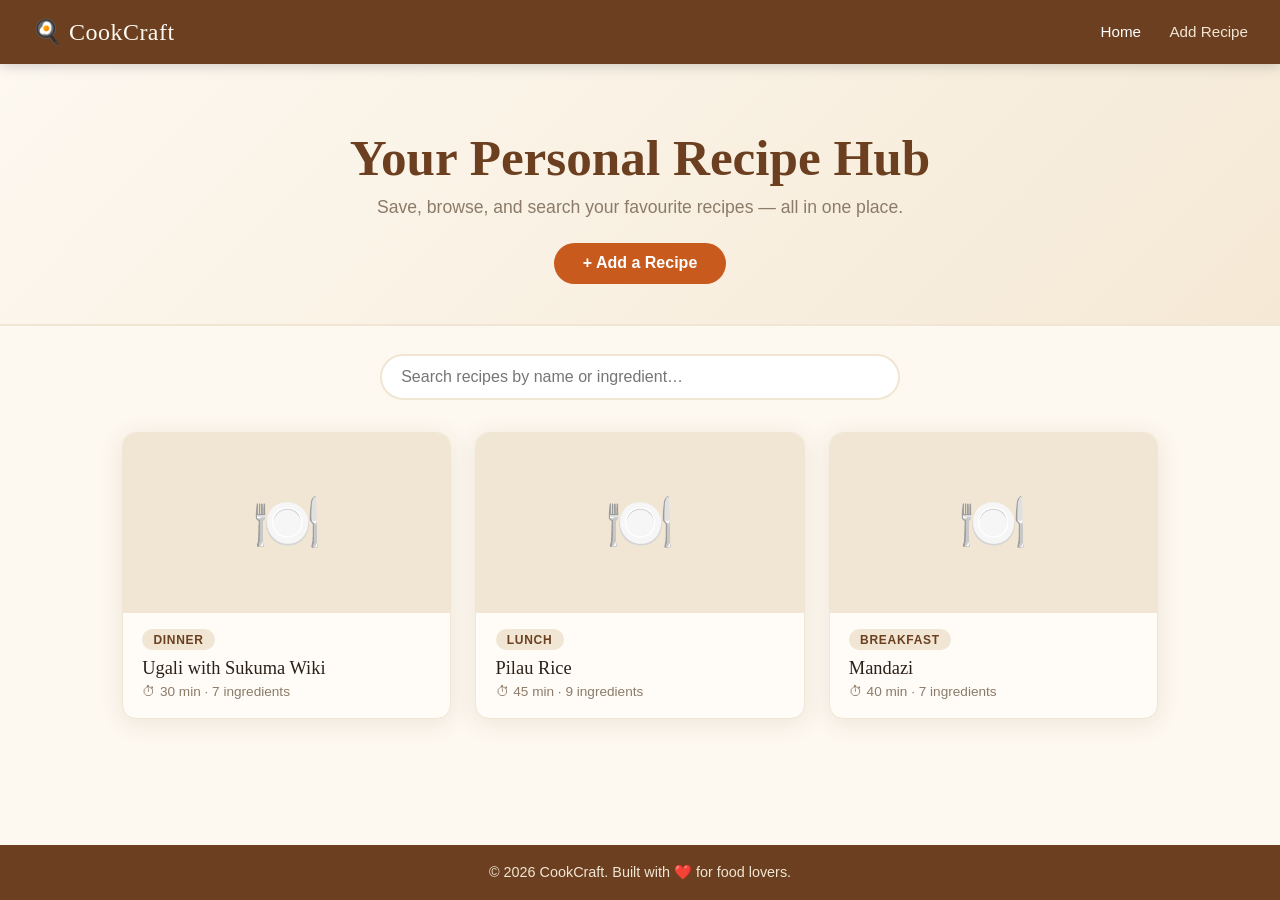
==== index.html @ be3c9320 "first commit" ====
<!DOCTYPE html>
<html lang="en">

<head>
  <meta charset="UTF-8" />
  <meta name="viewport" content="width=device-width, initial-scale=1.0" />
  <title>CookCraft – Recipe Manager</title>
  <link rel="stylesheet" href="style.css" />
</head>

<body>

  <header>
    <div class="logo">🍳 CookCraft</div>
    <nav>
      <a href="index.html" class="active">Home</a>
      <a href="add-recipe.html">Add Recipe</a>
    </nav>
  </header>

  <main>
    <section class="hero">
      <h1>Your Personal Recipe Hub</h1>
      <p>Save, browse, and search your favourite recipes — all in one place.</p>
      <a href="add-recipe.html" class="btn-primary">+ Add a Recipe</a>
    </section>

    <section class="search-bar">
      <input type="text" id="searchInput" placeholder="Search recipes by name or ingredient…"
        oninput="filterRecipes()" />
    </section>

    <section class="recipe-grid" id="recipeGrid">
      <!-- Cards injected by JS -->
    </section>
  </main>

  <footer>
    <p>&copy; 2026 CookCraft. Built with ❤️ for food lovers.</p>
  </footer>

  <script src="app.js"></script>
</body>

</html>
---- style.css ----
/* ── Reset & Base ─────────────────────────────────── */
*, *::before, *::after { box-sizing: border-box; margin: 0; padding: 0; }

@import url('https://fonts.googleapis.com/css2?family=Playfair+Display:wght@600;700&family=DM+Sans:wght@400;500&display=swap');

:root {
  --cream:   #FDF8F0;
  --sand:    #F0E6D3;
  --brown:   #6B3F1F;
  --spice:   #C85A1E;
  --herb:    #3A7D44;
  --charcoal:#2A2118;
  --muted:   #8C7B69;
  --card-bg: #FFFCF7;
  --radius:  14px;
  --shadow:  0 4px 24px rgba(107,63,31,.10);
}

body {
  font-family: 'DM Sans', sans-serif;
  background: var(--cream);
  color: var(--charcoal);
  min-height: 100vh;
  display: flex;
  flex-direction: column;
}

/* ── Header ───────────────────────────────────────── */
header {
  background: var(--brown);
  padding: 0 2rem;
  display: flex;
  align-items: center;
  justify-content: space-between;
  height: 64px;
  position: sticky;
  top: 0;
  z-index: 100;
  box-shadow: 0 2px 12px rgba(0,0,0,.18);
}

.logo {
  font-family: 'Playfair Display', serif;
  font-size: 1.5rem;
  color: var(--cream);
  letter-spacing: .02em;
}

nav a {
  color: var(--sand);
  text-decoration: none;
  margin-left: 1.5rem;
  font-size: .95rem;
  font-weight: 500;
  transition: color .2s;
}
nav a:hover, nav a.active { color: #fff; }

/* ── Hero ─────────────────────────────────────────── */
.hero {
  text-align: center;
  padding: 4rem 1.5rem 2.5rem;
  background: linear-gradient(135deg, #FDF8F0 0%, #F5E9D5 100%);
  border-bottom: 2px solid var(--sand);
}

.hero h1 {
  font-family: 'Playfair Display', serif;
  font-size: clamp(2rem, 5vw, 3.2rem);
  color: var(--brown);
  margin-bottom: .6rem;
}

.hero p {
  color: var(--muted);
  font-size: 1.1rem;
  margin-bottom: 1.6rem;
}

/* ── Buttons ──────────────────────────────────────── */
.btn-primary {
  display: inline-block;
  background: var(--spice);
  color: #fff;
  padding: .7rem 1.8rem;
  border-radius: 50px;
  text-decoration: none;
  font-weight: 600;
  font-size: 1rem;
  border: none;
  cursor: pointer;
  transition: background .2s, transform .15s;
}
.btn-primary:hover { background: #a6481a; transform: translateY(-2px); }

.btn-delete {
  background: transparent;
  border: 1px solid #d9534f;
  color: #d9534f;
  padding: .45rem 1.2rem;
  border-radius: 50px;
  cursor: pointer;
  font-size: .9rem;
  font-weight: 500;
  transition: all .2s;
}
.btn-delete:hover { background: #d9534f; color: #fff; }

/* ── Search ───────────────────────────────────────── */
.search-bar {
  display: flex;
  justify-content: center;
  padding: 1.8rem 1.5rem 1rem;
}

.search-bar input {
  width: 100%;
  max-width: 520px;
  padding: .75rem 1.2rem;
  border: 2px solid var(--sand);
  border-radius: 50px;
  font-size: 1rem;
  font-family: 'DM Sans', sans-serif;
  background: #fff;
  outline: none;
  transition: border-color .2s;
}
.search-bar input:focus { border-color: var(--spice); }

/* ── Recipe Grid ──────────────────────────────────── */
.recipe-grid {
  display: grid;
  grid-template-columns: repeat(auto-fill, minmax(280px, 1fr));
  gap: 1.5rem;
  padding: 1rem 2rem 3rem;
  max-width: 1100px;
  margin: 0 auto;
  width: 100%;
}

/* ── Recipe Card ──────────────────────────────────── */
.card {
  background: var(--card-bg);
  border-radius: var(--radius);
  box-shadow: var(--shadow);
  overflow: hidden;
  cursor: pointer;
  transition: transform .2s, box-shadow .2s;
  border: 1px solid var(--sand);
}
.card:hover { transform: translateY(-4px); box-shadow: 0 8px 32px rgba(107,63,31,.15); }

.card-img {
  width: 100%;
  height: 180px;
  object-fit: cover;
  background: var(--sand);
  display: flex;
  align-items: center;
  justify-content: center;
  font-size: 3.5rem;
}

.card-img img { width: 100%; height: 100%; object-fit: cover; }

.card-body { padding: 1rem 1.2rem 1.2rem; }

.card-cat {
  display: inline-block;
  background: var(--sand);
  color: var(--brown);
  font-size: .75rem;
  font-weight: 600;
  text-transform: uppercase;
  letter-spacing: .06em;
  padding: .2rem .7rem;
  border-radius: 50px;
  margin-bottom: .5rem;
}

.card-title {
  font-family: 'Playfair Display', serif;
  font-size: 1.15rem;
  color: var(--charcoal);
  margin-bottom: .3rem;
}

.card-meta {
  color: var(--muted);
  font-size: .85rem;
}

/* ── Form Page ────────────────────────────────────── */
.form-page {
  display: flex;
  justify-content: center;
  padding: 3rem 1.5rem;
}

.form-card {
  background: var(--card-bg);
  border-radius: var(--radius);
  box-shadow: var(--shadow);
  padding: 2.5rem;
  width: 100%;
  max-width: 600px;
  border: 1px solid var(--sand);
}

.form-card h2 {
  font-family: 'Playfair Display', serif;
  font-size: 1.8rem;
  color: var(--brown);
  margin-bottom: 1.6rem;
}

.field {
  margin-bottom: 1.2rem;
}

.field label {
  display: block;
  font-weight: 600;
  font-size: .9rem;
  margin-bottom: .35rem;
  color: var(--charcoal);
}

.field .hint {
  font-weight: 400;
  color: var(--muted);
  font-size: .8rem;
}

.field input,
.field select,
.field textarea {
  width: 100%;
  padding: .7rem 1rem;
  border: 1.5px solid var(--sand);
  border-radius: 8px;
  font-family: 'DM Sans', sans-serif;
  font-size: .95rem;
  background: #fff;
  color: var(--charcoal);
  transition: border-color .2s;
  outline: none;
  resize: vertical;
}
.field input:focus,
.field select:focus,
.field textarea:focus { border-color: var(--spice); }

.form-msg {
  padding: .75rem 1rem;
  border-radius: 8px;
  margin-bottom: 1.2rem;
  font-size: .9rem;
  font-weight: 500;
}
.form-msg.success { background: #e6f4ea; color: #2d6a37; }
.form-msg.error   { background: #fde8e8; color: #b91c1c; }
.hidden { display: none; }

/* ── Detail Page ──────────────────────────────────── */
.detail-page {
  max-width: 760px;
  margin: 3rem auto;
  padding: 0 1.5rem 3rem;
}

.detail-hero-img {
  width: 100%;
  height: 320px;
  object-fit: cover;
  border-radius: var(--radius);
  margin-bottom: 1.8rem;
  background: var(--sand);
  display: flex;
  align-items: center;
  justify-content: center;
  font-size: 6rem;
}
.detail-hero-img img { width:100%; height:100%; object-fit:cover; border-radius:var(--radius); }

.detail-cat {
  display: inline-block;
  background: var(--spice);
  color: #fff;
  font-size: .78rem;
  font-weight: 700;
  text-transform: uppercase;
  letter-spacing: .08em;
  padding: .25rem .85rem;
  border-radius: 50px;
  margin-bottom: .7rem;
}

.detail-title {
  font-family: 'Playfair Display', serif;
  font-size: clamp(1.8rem, 4vw, 2.6rem);
  color: var(--brown);
  margin-bottom: .4rem;
}

.detail-meta {
  color: var(--muted);
  font-size: .95rem;
  margin-bottom: 2rem;
}

.section-heading {
  font-family: 'Playfair Display', serif;
  font-size: 1.3rem;
  color: var(--charcoal);
  margin-bottom: .8rem;
  padding-bottom: .4rem;
  border-bottom: 2px solid var(--sand);
}

.ingredients-list {
  list-style: none;
  margin-bottom: 2rem;
}
.ingredients-list li {
  padding: .45rem 0;
  border-bottom: 1px dashed var(--sand);
  font-size: .98rem;
  display: flex;
  align-items: center;
  gap: .5rem;
}
.ingredients-list li::before { content: "🌿"; font-size: .8rem; }

.steps-list {
  list-style: none;
  counter-reset: steps;
  margin-bottom: 2rem;
}
.steps-list li {
  counter-increment: steps;
  padding: .7rem 0 .7rem 3rem;
  border-bottom: 1px solid var(--sand);
  font-size: .98rem;
  position: relative;
}
.steps-list li::before {
  content: counter(steps);
  position: absolute;
  left: 0;
  top: .65rem;
  width: 1.8rem;
  height: 1.8rem;
  background: var(--spice);
  color: #fff;
  border-radius: 50%;
  display: flex;
  align-items: center;
  justify-content: center;
  font-size: .8rem;
  font-weight: 700;
}

.detail-actions {
  margin-top: 2rem;
  display: flex;
  gap: 1rem;
}

/* ── Empty State ──────────────────────────────────── */
.empty-state {
  grid-column: 1/-1;
  text-align: center;
  padding: 4rem 1rem;
  color: var(--muted);
}
.empty-state p { font-size: 1.1rem; margin-top: .5rem; }

/* ── Footer ───────────────────────────────────────── */
footer {
  margin-top: auto;
  background: var(--brown);
  color: var(--sand);
  text-align: center;
  padding: 1.2rem;
  font-size: .9rem;
}
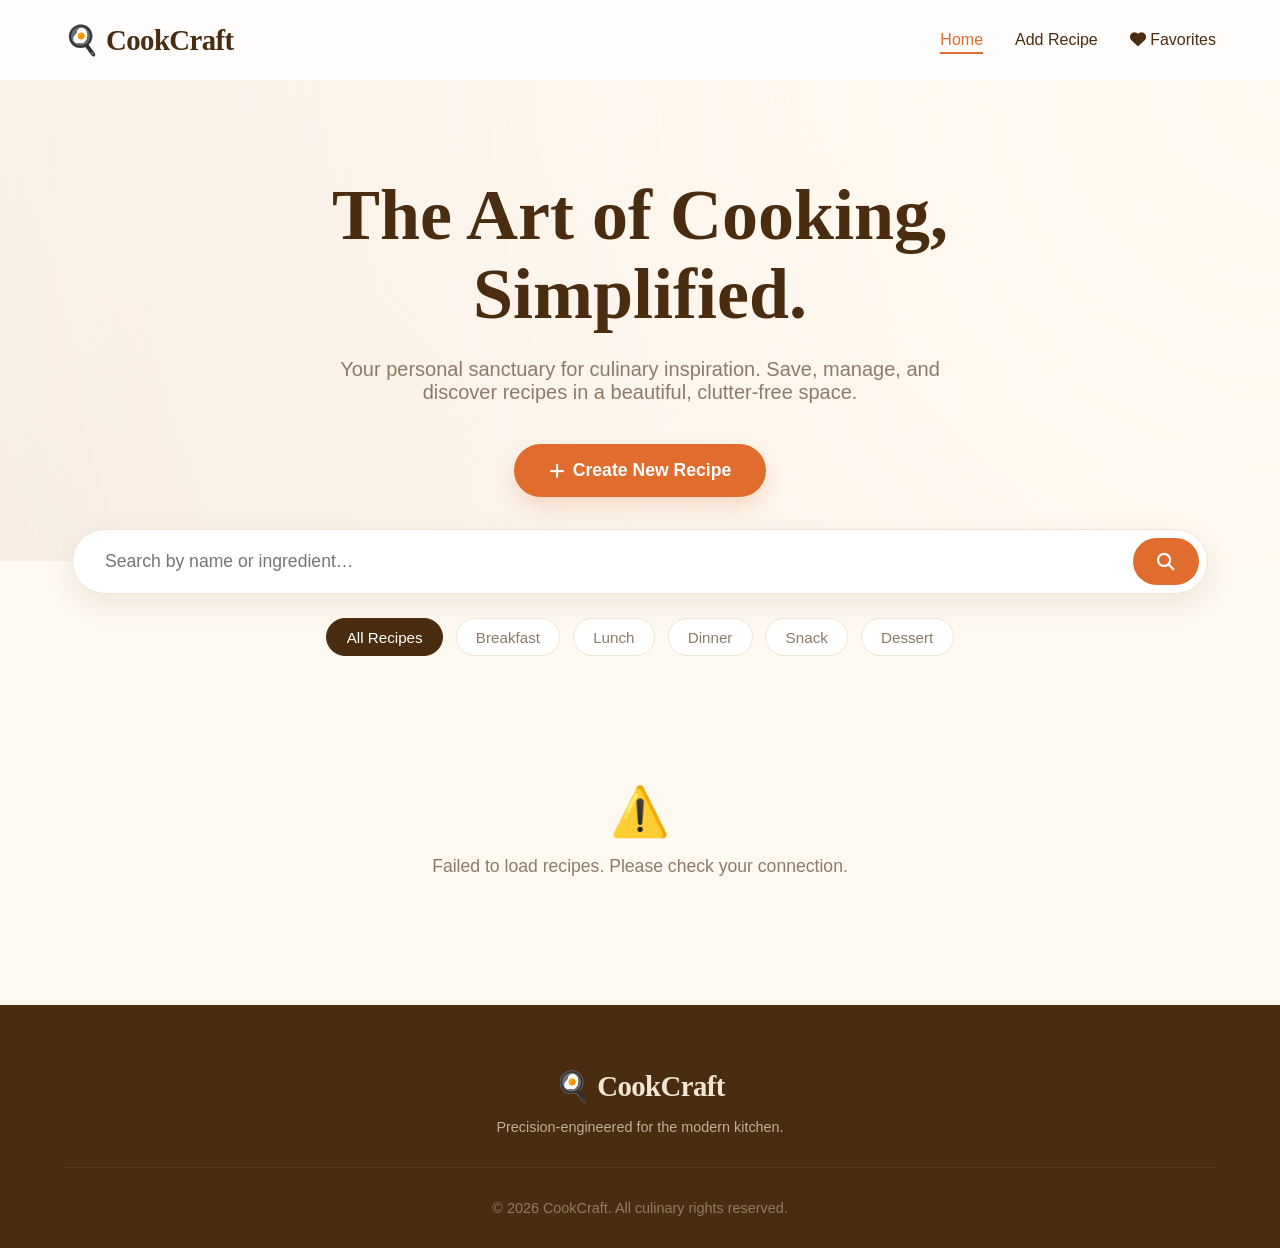
==== commit 924b65f8: "full code" ====
--- a/index.html
+++ b/index.html
@@ -4,8 +4,25 @@
 <head>
   <meta charset="UTF-8" />
   <meta name="viewport" content="width=device-width, initial-scale=1.0" />
-  <title>CookCraft – Recipe Manager</title>
+  <title>CookCraft – Your Premium Personal Recipe Hub</title>
+  <meta name="description" content="Save, browse, and organize your favorite recipes with CookCraft. A premium recipe manager for food lovers." />
+  
+  <!-- Favicon -->
+  <link rel="icon" href="favicon.ico" type="image/x-icon">
+
+  <!-- Schema.org Recipe JSON-LD (Dynamic injection by JS but base template here) -->
+  <script type="application/ld+json" id="recipeSchema">
+  {
+    "@context": "https://schema.org/",
+    "@type": "Recipe",
+    "name": "CookCraft Recipes",
+    "description": "A collection of curated recipes."
+  }
+  </script>
+
   <link rel="stylesheet" href="style.css" />
+  <!-- Font Awesome for icons -->
+  <link rel="stylesheet" href="https://cdnjs.cloudflare.com/ajax/libs/font-awesome/6.4.0/css/all.min.css" />
 </head>
 
 <body>
@@ -15,28 +32,55 @@
     <nav>
       <a href="index.html" class="active">Home</a>
       <a href="add-recipe.html">Add Recipe</a>
+      <a href="#"><i class="fa-solid fa-heart"></i> Favorites</a>
     </nav>
   </header>
 
   <main>
     <section class="hero">
-      <h1>Your Personal Recipe Hub</h1>
-      <p>Save, browse, and search your favourite recipes — all in one place.</p>
-      <a href="add-recipe.html" class="btn-primary">+ Add a Recipe</a>
+      <h1>The Art of Cooking,<br>Simplified.</h1>
+      <p>Your personal sanctuary for culinary inspiration. Save, manage, and discover recipes in a beautiful, clutter-free space.</p>
+      <a href="add-recipe.html" class="btn-primary">
+        <i class="fa-solid fa-plus"></i> Create New Recipe
+      </a>
     </section>
 
-    <section class="search-bar">
-      <input type="text" id="searchInput" placeholder="Search recipes by name or ingredient…"
-        oninput="filterRecipes()" />
-    </section>
+    <div class="controls-container">
+      <section class="search-bar">
+        <input type="text" id="searchInput" placeholder="Search by name or ingredient…"
+          oninput="filterRecipes()" />
+        <button class="btn-primary" style="padding: 0.8rem 1.5rem; box-shadow: none;">
+          <i class="fa-solid fa-magnifying-glass"></i>
+        </button>
+      </section>
+
+      <section class="category-filters" id="categoryFilters">
+        <button class="filter-btn active" onclick="setCategory('All', this)">All Recipes</button>
+        <button class="filter-btn" onclick="setCategory('Breakfast', this)">Breakfast</button>
+        <button class="filter-btn" onclick="setCategory('Lunch', this)">Lunch</button>
+        <button class="filter-btn" onclick="setCategory('Dinner', this)">Dinner</button>
+        <button class="filter-btn" onclick="setCategory('Snack', this)">Snack</button>
+        <button class="filter-btn" onclick="setCategory('Dessert', this)">Dessert</button>
+      </section>
+    </div>
 
     <section class="recipe-grid" id="recipeGrid">
-      <!-- Cards injected by JS -->
+      <!-- Loading State -->
+      <div style="grid-column: 1/-1; text-align: center; padding: 4rem;">
+        <i class="fa-solid fa-circle-notch fa-spin fa-3x" style="color: var(--spice);"></i>
+        <p style="margin-top: 1rem; color: var(--muted);">Mixing the ingredients...</p>
+      </div>
     </section>
   </main>
 
   <footer>
-    <p>&copy; 2026 CookCraft. Built with ❤️ for food lovers.</p>
+    <div style="margin-bottom: 2rem;">
+      <div class="logo" style="justify-content: center; color: var(--sand); margin-bottom: 1rem;">🍳 CookCraft</div>
+      <p>Precision-engineered for the modern kitchen.</p>
+    </div>
+    <div style="border-top: 1px solid rgba(255,255,255,0.1); padding-top: 2rem; opacity: 0.6;">
+      <p>&copy; 2026 CookCraft. All culinary rights reserved.</p>
+    </div>
   </footer>
 
   <script src="app.js"></script>
--- a/style.css
+++ b/style.css
@@ -1,387 +1,473 @@
 /* ── Reset & Base ─────────────────────────────────── */
 *, *::before, *::after { box-sizing: border-box; margin: 0; padding: 0; }
 
-@import url('https://fonts.googleapis.com/css2?family=Playfair+Display:wght@600;700&family=DM+Sans:wght@400;500&display=swap');
+@import url('https://fonts.googleapis.com/css2?family=Outfit:wght@300;400;500;600;700&family=Playfair+Display:wght@600;700;800&display=swap');
 
 :root {
   --cream:   #FDF8F0;
   --sand:    #F0E6D3;
-  --brown:   #6B3F1F;
-  --spice:   #C85A1E;
-  --herb:    #3A7D44;
-  --charcoal:#2A2118;
+  --brown:   #4A2C10;
+  --spice:   #E06C2E;
+  --spice-hover: #C55823;
+  --herb:    #2D6A4F;
+  --charcoal:#1A130D;
   --muted:   #8C7B69;
-  --card-bg: #FFFCF7;
-  --radius:  14px;
-  --shadow:  0 4px 24px rgba(107,63,31,.10);
+  --white:   #ffffff;
+  --glass:   rgba(255, 255, 255, 0.7);
+  --glass-border: rgba(255, 255, 255, 0.4);
+  --radius:  20px;
+  --shadow:  0 10px 30px rgba(74, 44, 16, 0.08);
+  --transition: all 0.3s cubic-bezier(0.4, 0, 0.2, 1);
 }
 
 body {
-  font-family: 'DM Sans', sans-serif;
+  font-family: 'Outfit', sans-serif;
   background: var(--cream);
   color: var(--charcoal);
   min-height: 100vh;
   display: flex;
   flex-direction: column;
-}
+  overflow-x: hidden;
+}
+
+/* ── Custom Scrollbar ────────────────────────────── */
+::-webkit-scrollbar { width: 8px; }
+::-webkit-scrollbar-track { background: var(--cream); }
+::-webkit-scrollbar-thumb { background: var(--sand); border-radius: 10px; }
+::-webkit-scrollbar-thumb:hover { background: var(--muted); }
 
 /* ── Header ───────────────────────────────────────── */
 header {
-  background: var(--brown);
-  padding: 0 2rem;
+  background: var(--glass);
+  backdrop-filter: blur(12px);
+  -webkit-backdrop-filter: blur(12px);
+  padding: 0 5%;
   display: flex;
   align-items: center;
   justify-content: space-between;
-  height: 64px;
+  height: 80px;
   position: sticky;
   top: 0;
-  z-index: 100;
-  box-shadow: 0 2px 12px rgba(0,0,0,.18);
+  z-index: 1000;
+  border-bottom: 1px solid var(--glass-border);
 }
 
 .logo {
   font-family: 'Playfair Display', serif;
-  font-size: 1.5rem;
-  color: var(--cream);
-  letter-spacing: .02em;
-}
-
+  font-size: 1.8rem;
+  font-weight: 800;
+  color: var(--brown);
+  letter-spacing: -0.02em;
+  display: flex;
+  align-items: center;
+  gap: 10px;
+}
+
+nav { display: flex; gap: 2rem; }
 nav a {
-  color: var(--sand);
+  color: var(--brown);
   text-decoration: none;
-  margin-left: 1.5rem;
-  font-size: .95rem;
+  font-size: 1rem;
   font-weight: 500;
-  transition: color .2s;
-}
-nav a:hover, nav a.active { color: #fff; }
+  position: relative;
+  transition: var(--transition);
+}
+nav a::after {
+  content: '';
+  position: absolute;
+  bottom: -5px;
+  left: 0;
+  width: 0;
+  height: 2px;
+  background: var(--spice);
+  transition: var(--transition);
+}
+nav a:hover::after, nav a.active::after { width: 100%; }
+nav a.active { color: var(--spice); }
 
 /* ── Hero ─────────────────────────────────────────── */
 .hero {
   text-align: center;
-  padding: 4rem 1.5rem 2.5rem;
-  background: linear-gradient(135deg, #FDF8F0 0%, #F5E9D5 100%);
-  border-bottom: 2px solid var(--sand);
+  padding: 6rem 10% 4rem;
+  background: radial-gradient(circle at top right, #fff9f0, transparent),
+              radial-gradient(circle at bottom left, #f8ede3, transparent);
+  position: relative;
 }
 
 .hero h1 {
   font-family: 'Playfair Display', serif;
-  font-size: clamp(2rem, 5vw, 3.2rem);
-  color: var(--brown);
-  margin-bottom: .6rem;
+  font-size: clamp(2.5rem, 8vw, 4.5rem);
+  color: var(--brown);
+  line-height: 1.1;
+  margin-bottom: 1.5rem;
+  animation: fadeInDown 0.8s ease-out;
 }
 
 .hero p {
   color: var(--muted);
-  font-size: 1.1rem;
-  margin-bottom: 1.6rem;
+  font-size: 1.25rem;
+  max-width: 600px;
+  margin: 0 auto 2.5rem;
+  animation: fadeIn 1s ease-out 0.3s backwards;
+}
+
+@keyframes fadeInDown {
+  from { opacity: 0; transform: translateY(-30px); }
+  to { opacity: 1; transform: translateY(0); }
+}
+@keyframes fadeIn {
+  from { opacity: 0; }
+  to { opacity: 1; }
 }
 
 /* ── Buttons ──────────────────────────────────────── */
 .btn-primary {
-  display: inline-block;
+  display: inline-flex;
+  align-items: center;
+  gap: 8px;
   background: var(--spice);
-  color: #fff;
-  padding: .7rem 1.8rem;
+  color: var(--white);
+  padding: 1rem 2.2rem;
   border-radius: 50px;
   text-decoration: none;
   font-weight: 600;
-  font-size: 1rem;
+  font-size: 1.1rem;
   border: none;
   cursor: pointer;
-  transition: background .2s, transform .15s;
-}
-.btn-primary:hover { background: #a6481a; transform: translateY(-2px); }
-
-.btn-delete {
+  box-shadow: 0 10px 20px rgba(224, 108, 46, 0.2);
+  transition: var(--transition);
+}
+.btn-primary:hover {
+  background: var(--spice-hover);
+  transform: translateY(-3px);
+  box-shadow: 0 15px 25px rgba(224, 108, 46, 0.3);
+}
+
+.btn-secondary {
+  background: var(--glass);
+  color: var(--brown);
+  padding: 0.8rem 1.8rem;
+  border-radius: 50px;
+  border: 1px solid var(--glass-border);
+  font-weight: 500;
+  cursor: pointer;
+  transition: var(--transition);
+}
+.btn-secondary:hover { background: var(--sand); }
+
+/* ── Controls (Search & Filter) ───────────────────── */
+.controls-container {
+  max-width: 1200px;
+  margin: 0 auto;
+  padding: 0 2rem;
+  display: flex;
+  flex-direction: column;
+  gap: 1.5rem;
+  margin-top: -2rem;
+  position: relative;
+  z-index: 10;
+}
+
+.search-bar {
+  display: flex;
+  background: var(--white);
+  padding: 0.5rem;
+  border-radius: 50px;
+  box-shadow: var(--shadow);
+  border: 1px solid var(--sand);
+  transition: var(--transition);
+}
+.search-bar:focus-within { border-color: var(--spice); transform: translateY(-2px); }
+
+.search-bar input {
+  flex: 1;
+  border: none;
+  padding: 0.8rem 1.5rem;
+  font-size: 1.1rem;
+  outline: none;
   background: transparent;
-  border: 1px solid #d9534f;
-  color: #d9534f;
-  padding: .45rem 1.2rem;
-  border-radius: 50px;
+  font-family: inherit;
+}
+
+.category-filters {
+  display: flex;
+  justify-content: center;
+  gap: 0.8rem;
+  flex-wrap: wrap;
+}
+
+.filter-btn {
+  background: var(--white);
+  border: 1px solid var(--sand);
+  padding: 0.6rem 1.2rem;
+  border-radius: 30px;
+  font-size: 0.95rem;
+  font-weight: 500;
   cursor: pointer;
-  font-size: .9rem;
-  font-weight: 500;
-  transition: all .2s;
-}
-.btn-delete:hover { background: #d9534f; color: #fff; }
-
-/* ── Search ───────────────────────────────────────── */
-.search-bar {
-  display: flex;
-  justify-content: center;
-  padding: 1.8rem 1.5rem 1rem;
-}
-
-.search-bar input {
-  width: 100%;
-  max-width: 520px;
-  padding: .75rem 1.2rem;
-  border: 2px solid var(--sand);
-  border-radius: 50px;
-  font-size: 1rem;
-  font-family: 'DM Sans', sans-serif;
-  background: #fff;
-  outline: none;
-  transition: border-color .2s;
-}
-.search-bar input:focus { border-color: var(--spice); }
+  transition: var(--transition);
+  color: var(--muted);
+}
+.filter-btn:hover { background: var(--sand); color: var(--brown); }
+.filter-btn.active {
+  background: var(--brown);
+  color: var(--white);
+  border-color: var(--brown);
+}
 
 /* ── Recipe Grid ──────────────────────────────────── */
 .recipe-grid {
   display: grid;
-  grid-template-columns: repeat(auto-fill, minmax(280px, 1fr));
-  gap: 1.5rem;
-  padding: 1rem 2rem 3rem;
-  max-width: 1100px;
+  grid-template-columns: repeat(auto-fill, minmax(320px, 1fr));
+  gap: 2.5rem;
+  padding: 4rem 5%;
+  max-width: 1400px;
   margin: 0 auto;
   width: 100%;
 }
 
 /* ── Recipe Card ──────────────────────────────────── */
 .card {
-  background: var(--card-bg);
+  background: var(--white);
   border-radius: var(--radius);
+  overflow: hidden;
   box-shadow: var(--shadow);
-  overflow: hidden;
-  cursor: pointer;
-  transition: transform .2s, box-shadow .2s;
-  border: 1px solid var(--sand);
-}
-.card:hover { transform: translateY(-4px); box-shadow: 0 8px 32px rgba(107,63,31,.15); }
+  transition: var(--transition);
+  border: 1px solid var(--glass-border);
+  position: relative;
+  display: flex;
+  flex-direction: column;
+}
+.card:hover { transform: translateY(-10px); box-shadow: 0 20px 40px rgba(74, 44, 16, 0.12); }
 
 .card-img {
   width: 100%;
-  height: 180px;
+  height: 220px;
+  overflow: hidden;
+  background: var(--sand);
+  position: relative;
+}
+.card-img img {
+  width: 100%;
+  height: 100%;
   object-fit: cover;
-  background: var(--sand);
+  transition: transform 0.5s ease;
+}
+.card:hover .card-img img { transform: scale(1.08); }
+
+.favorite-btn {
+  position: absolute;
+  top: 15px;
+  right: 15px;
+  background: rgba(255, 255, 255, 0.8);
+  backdrop-filter: blur(5px);
+  width: 40px;
+  height: 40px;
+  border-radius: 50%;
   display: flex;
   align-items: center;
   justify-content: center;
-  font-size: 3.5rem;
-}
-
-.card-img img { width: 100%; height: 100%; object-fit: cover; }
-
-.card-body { padding: 1rem 1.2rem 1.2rem; }
+  border: none;
+  cursor: pointer;
+  z-index: 5;
+  transition: var(--transition);
+  font-size: 1.2rem;
+  color: var(--muted);
+}
+.favorite-btn:hover { transform: scale(1.1); background: #fff; }
+.favorite-btn.active { color: #e74c3c; }
+
+.card-body { padding: 1.5rem; flex-grow: 1; }
 
 .card-cat {
-  display: inline-block;
-  background: var(--sand);
-  color: var(--brown);
-  font-size: .75rem;
-  font-weight: 600;
+  font-size: 0.75rem;
+  font-weight: 700;
   text-transform: uppercase;
-  letter-spacing: .06em;
-  padding: .2rem .7rem;
-  border-radius: 50px;
-  margin-bottom: .5rem;
+  color: var(--spice);
+  letter-spacing: 0.1em;
+  margin-bottom: 0.5rem;
+  display: block;
 }
 
 .card-title {
   font-family: 'Playfair Display', serif;
-  font-size: 1.15rem;
-  color: var(--charcoal);
-  margin-bottom: .3rem;
+  font-size: 1.4rem;
+  color: var(--brown);
+  margin-bottom: 0.8rem;
+  line-height: 1.2;
 }
 
 .card-meta {
+  display: flex;
+  align-items: center;
+  gap: 15px;
   color: var(--muted);
-  font-size: .85rem;
-}
-
-/* ── Form Page ────────────────────────────────────── */
-.form-page {
-  display: flex;
-  justify-content: center;
-  padding: 3rem 1.5rem;
-}
-
-.form-card {
-  background: var(--card-bg);
+  font-size: 0.9rem;
+}
+
+/* ── Detail Page ──────────────────────────────────── */
+.detail-page {
+  max-width: 1000px;
+  margin: 3rem auto;
+  padding: 0 5% 5rem;
+}
+
+.detail-header {
+  display: grid;
+  grid-template-columns: 1fr 1fr;
+  gap: 3rem;
+  margin-bottom: 4rem;
+}
+
+@media (max-width: 768px) {
+  .detail-header { grid-template-columns: 1fr; }
+}
+
+.detail-img-container {
   border-radius: var(--radius);
+  overflow: hidden;
   box-shadow: var(--shadow);
-  padding: 2.5rem;
-  width: 100%;
-  max-width: 600px;
+  height: 400px;
+  background: var(--sand);
+}
+.detail-img-container img { width: 100%; height: 100%; object-fit: cover; }
+
+.detail-info { display: flex; flex-direction: column; justify-content: center; }
+
+.detail-cat {
+  color: var(--spice);
+  font-weight: 700;
+  text-transform: uppercase;
+  letter-spacing: 0.15em;
+  font-size: 0.85rem;
+  margin-bottom: 1rem;
+}
+
+.detail-title {
+  font-family: 'Playfair Display', serif;
+  font-size: clamp(2rem, 5vw, 3.5rem);
+  color: var(--brown);
+  margin-bottom: 1.5rem;
+  line-height: 1.1;
+}
+
+.detail-meta-box {
+  display: flex;
+  gap: 2rem;
+  padding: 1.5rem;
+  background: var(--white);
+  border-radius: 15px;
   border: 1px solid var(--sand);
-}
-
-.form-card h2 {
+  margin-bottom: 2rem;
+}
+
+.meta-item { display: flex; flex-direction: column; }
+.meta-label { font-size: 0.75rem; color: var(--muted); text-transform: uppercase; margin-bottom: 0.3rem; }
+.meta-value { font-weight: 600; color: var(--brown); }
+
+.detail-grid {
+  display: grid;
+  grid-template-columns: 1fr 1.5fr;
+  gap: 4rem;
+}
+
+@media (max-width: 768px) {
+  .detail-grid { grid-template-columns: 1fr; gap: 3rem; }
+}
+
+.section-heading {
   font-family: 'Playfair Display', serif;
   font-size: 1.8rem;
   color: var(--brown);
-  margin-bottom: 1.6rem;
-}
-
-.field {
-  margin-bottom: 1.2rem;
-}
-
+  margin-bottom: 1.5rem;
+  position: relative;
+  padding-bottom: 0.8rem;
+}
+.section-heading::after {
+  content: '';
+  position: absolute;
+  bottom: 0;
+  left: 0;
+  width: 60px;
+  height: 3px;
+  background: var(--spice);
+}
+
+.ingredients-list { list-style: none; }
+.ingredients-list li {
+  padding: 1rem 0;
+  border-bottom: 1px solid var(--sand);
+  display: flex;
+  align-items: center;
+  gap: 12px;
+}
+.ingredients-list li i { color: var(--herb); }
+
+.steps-list { list-style: none; counter-reset: step-counter; }
+.steps-list li {
+  counter-increment: step-counter;
+  position: relative;
+  padding: 1.5rem 0 1.5rem 4rem;
+  border-bottom: 1px solid var(--sand);
+}
+.steps-list li::before {
+  content: counter(step-counter);
+  position: absolute;
+  left: 0;
+  top: 1.2rem;
+  width: 2.5rem;
+  height: 2.5rem;
+  background: var(--brown);
+  color: var(--white);
+  border-radius: 50%;
+  display: flex;
+  align-items: center;
+  justify-content: center;
+  font-weight: 700;
+}
+
+/* ── Form Styling ─────────────────────────────────── */
+.form-card {
+  background: var(--white);
+  border-radius: var(--radius);
+  padding: 3rem;
+  box-shadow: var(--shadow);
+  border: 1px solid var(--glass-border);
+}
+
+.field { margin-bottom: 1.8rem; }
 .field label {
   display: block;
   font-weight: 600;
-  font-size: .9rem;
-  margin-bottom: .35rem;
-  color: var(--charcoal);
-}
-
-.field .hint {
-  font-weight: 400;
-  color: var(--muted);
-  font-size: .8rem;
-}
-
-.field input,
-.field select,
-.field textarea {
+  margin-bottom: 0.6rem;
+  color: var(--brown);
+}
+.field input, .field select, .field textarea {
   width: 100%;
-  padding: .7rem 1rem;
-  border: 1.5px solid var(--sand);
-  border-radius: 8px;
-  font-family: 'DM Sans', sans-serif;
-  font-size: .95rem;
-  background: #fff;
-  color: var(--charcoal);
-  transition: border-color .2s;
+  padding: 1rem;
+  border: 2px solid var(--sand);
+  border-radius: 12px;
+  font-size: 1rem;
   outline: none;
-  resize: vertical;
-}
-.field input:focus,
-.field select:focus,
-.field textarea:focus { border-color: var(--spice); }
-
-.form-msg {
-  padding: .75rem 1rem;
-  border-radius: 8px;
-  margin-bottom: 1.2rem;
-  font-size: .9rem;
-  font-weight: 500;
-}
-.form-msg.success { background: #e6f4ea; color: #2d6a37; }
-.form-msg.error   { background: #fde8e8; color: #b91c1c; }
-.hidden { display: none; }
-
-/* ── Detail Page ──────────────────────────────────── */
-.detail-page {
-  max-width: 760px;
-  margin: 3rem auto;
-  padding: 0 1.5rem 3rem;
-}
-
-.detail-hero-img {
-  width: 100%;
-  height: 320px;
-  object-fit: cover;
-  border-radius: var(--radius);
-  margin-bottom: 1.8rem;
-  background: var(--sand);
-  display: flex;
-  align-items: center;
-  justify-content: center;
-  font-size: 6rem;
-}
-.detail-hero-img img { width:100%; height:100%; object-fit:cover; border-radius:var(--radius); }
-
-.detail-cat {
-  display: inline-block;
-  background: var(--spice);
-  color: #fff;
-  font-size: .78rem;
-  font-weight: 700;
-  text-transform: uppercase;
-  letter-spacing: .08em;
-  padding: .25rem .85rem;
-  border-radius: 50px;
-  margin-bottom: .7rem;
-}
-
-.detail-title {
-  font-family: 'Playfair Display', serif;
-  font-size: clamp(1.8rem, 4vw, 2.6rem);
-  color: var(--brown);
-  margin-bottom: .4rem;
-}
-
-.detail-meta {
-  color: var(--muted);
-  font-size: .95rem;
-  margin-bottom: 2rem;
-}
-
-.section-heading {
-  font-family: 'Playfair Display', serif;
-  font-size: 1.3rem;
-  color: var(--charcoal);
-  margin-bottom: .8rem;
-  padding-bottom: .4rem;
-  border-bottom: 2px solid var(--sand);
-}
-
-.ingredients-list {
-  list-style: none;
-  margin-bottom: 2rem;
-}
-.ingredients-list li {
-  padding: .45rem 0;
-  border-bottom: 1px dashed var(--sand);
-  font-size: .98rem;
-  display: flex;
-  align-items: center;
-  gap: .5rem;
-}
-.ingredients-list li::before { content: "🌿"; font-size: .8rem; }
-
-.steps-list {
-  list-style: none;
-  counter-reset: steps;
-  margin-bottom: 2rem;
-}
-.steps-list li {
-  counter-increment: steps;
-  padding: .7rem 0 .7rem 3rem;
-  border-bottom: 1px solid var(--sand);
-  font-size: .98rem;
-  position: relative;
-}
-.steps-list li::before {
-  content: counter(steps);
-  position: absolute;
-  left: 0;
-  top: .65rem;
-  width: 1.8rem;
-  height: 1.8rem;
-  background: var(--spice);
-  color: #fff;
-  border-radius: 50%;
-  display: flex;
-  align-items: center;
-  justify-content: center;
-  font-size: .8rem;
-  font-weight: 700;
-}
-
-.detail-actions {
-  margin-top: 2rem;
-  display: flex;
-  gap: 1rem;
-}
-
-/* ── Empty State ──────────────────────────────────── */
-.empty-state {
-  grid-column: 1/-1;
+  transition: var(--transition);
+}
+.field input:focus, .field textarea:focus { border-color: var(--spice); }
+
+.upload-area {
+  border: 2px dashed var(--sand);
+  border-radius: 12px;
+  padding: 2rem;
   text-align: center;
-  padding: 4rem 1rem;
-  color: var(--muted);
-}
-.empty-state p { font-size: 1.1rem; margin-top: .5rem; }
+  cursor: pointer;
+  transition: var(--transition);
+}
+.upload-area:hover { border-color: var(--spice); background: var(--cream); }
 
 /* ── Footer ───────────────────────────────────────── */
 footer {
   margin-top: auto;
   background: var(--brown);
   color: var(--sand);
+  padding: 4rem 5% 2rem;
   text-align: center;
-  padding: 1.2rem;
-  font-size: .9rem;
-}
+}
+footer p { opacity: 0.7; font-size: 0.9rem; }
